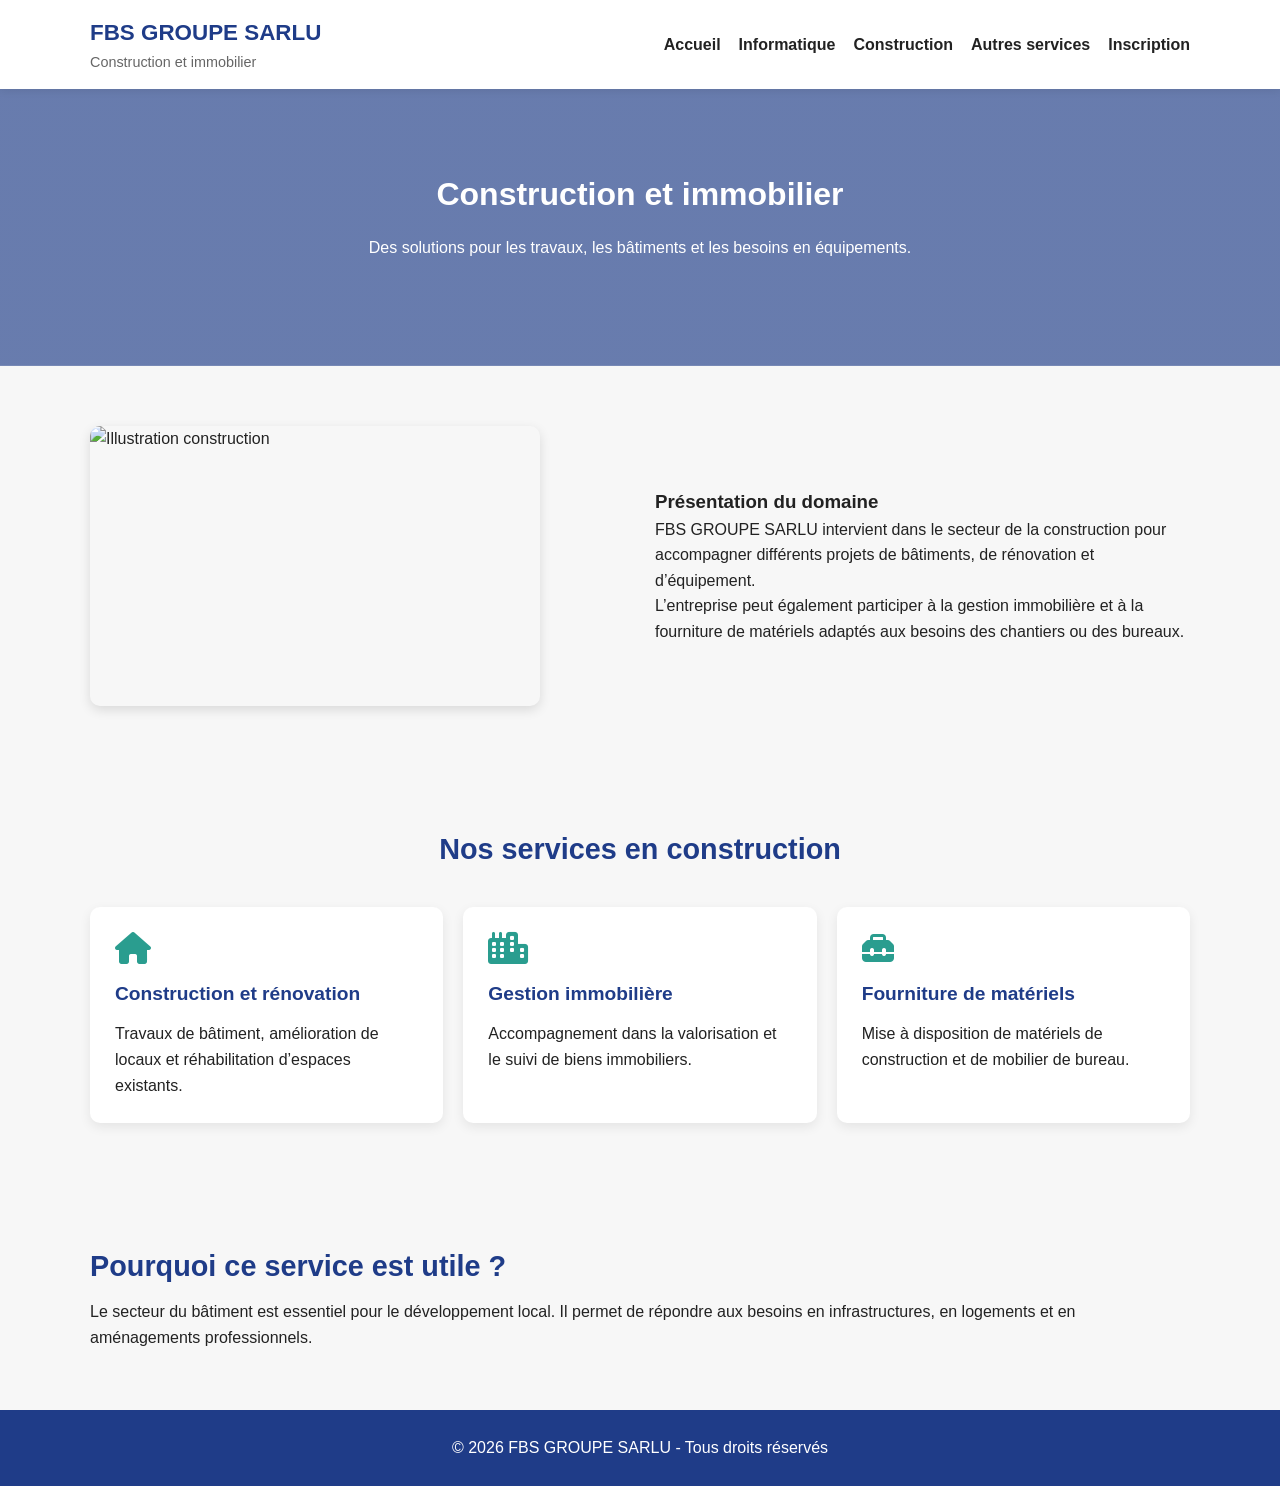
==== construction.html @ 75ea6376 "Add files via upload" ====
<!DOCTYPE html>
<html lang="fr">
<head>
  <meta charset="UTF-8">
  <meta name="viewport" content="width=device-width, initial-scale=1.0">
  <title>FBS GROUPE SARLU - Construction et immobilier</title>

  <!-- Feuille de style -->
  <link rel="stylesheet" href="style.css">

  <!-- Icônes -->
  <link rel="stylesheet" href="https://cdnjs.cloudflare.com/ajax/libs/font-awesome/6.4.0/css/all.min.css">
</head>
<body>

  <!-- En-tête -->
  <header>
    <div class="conteneur contenu-entete">
      <div class="logo">
        <h1>FBS GROUPE SARLU</h1>
        <p>Construction et immobilier</p>
      </div>

      <!-- Bouton menu -->
      <button class="bouton-menu" id="boutonMenu" aria-label="Ouvrir le menu">
        <i class="fas fa-bars"></i>
      </button>

      <!-- Navigation -->
      <nav>
        <ul id="menu">
          <li><a href="index.html">Accueil</a></li>
          <li><a href="informatique.html">Informatique</a></li>
          <li><a href="construction.html">Construction</a></li>
          <li><a href="services.html">Autres services</a></li>
          <li><a href="inscription.html">Inscription</a></li>
        </ul>
      </nav>
    </div>
  </header>

  <!-- Bannière -->
  <section class="banniere-page construction">
    <div class="conteneur">
      <h2>Construction et immobilier</h2>
      <p>Des solutions pour les travaux, les bâtiments et les besoins en équipements.</p>
    </div>
  </section>

  <!-- Présentation -->
  <section>
    <div class="conteneur">
      <div class="image-texte">
        <img src="IMAGES/photo_ construction.jpg" alt="Illustration construction" title="Chantier en construction">
        <div>
          <h3>Présentation du domaine</h3>
          <p>
            FBS GROUPE SARLU intervient dans le secteur de la construction pour accompagner
            différents projets de bâtiments, de rénovation et d’équipement.
          </p>
          <p>
            L’entreprise peut également participer à la gestion immobilière et à la fourniture
            de matériels adaptés aux besoins des chantiers ou des bureaux.
          </p>
        </div>
      </div>
    </div>
  </section>

  <!-- Services -->
  <section>
    <div class="conteneur">
      <div class="titre-section">
        <h2>Nos services en construction</h2>
      </div>

      <div class="grille-3">

        <div class="carte">
          <i class="fas fa-house"></i>
          <h3>Construction et rénovation</h3>
          <p>Travaux de bâtiment, amélioration de locaux et réhabilitation d’espaces existants.</p>
        </div>

        <div class="carte">
          <i class="fas fa-city"></i>
          <h3>Gestion immobilière</h3>
          <p>Accompagnement dans la valorisation et le suivi de biens immobiliers.</p>
        </div>

        <div class="carte">
          <i class="fas fa-toolbox"></i>
          <h3>Fourniture de matériels</h3>
          <p>Mise à disposition de matériels de construction et de mobilier de bureau.</p>
        </div>

      </div>
    </div>
  </section>

  <!-- Utilité -->
  <section>
    <div class="conteneur">
      <h2 class="titre-simple">Pourquoi ce service est utile ?</h2>
      <p>
        Le secteur du bâtiment est essentiel pour le développement local. Il permet de répondre
        aux besoins en infrastructures, en logements et en aménagements professionnels.
      </p>
    </div>
  </section>

  <!-- Pied de page -->
  <footer>
    <p>&copy; 2026 FBS GROUPE SARLU - Tous droits réservés</p>
  </footer>

  <!-- Script -->
  <script src="script.js"></script>
</body>
</html>
---- style.css ----
/* COULEURS DU SITE */
:root {
  --bleu: #1f3c88;
  --vert: #2a9d8f;
  --rouge: #e63946;
  --blanc: #ffffff;
  --gris-clair: #f7f7f7;
  --gris: #666;
  --noir: #222;
}

/* RÉGLAGES GÉNÉRAUX */
* {
  margin: 0;
  padding: 0;
  box-sizing: border-box;
}

body {
  font-family: Arial, sans-serif;
  background-color: var(--gris-clair);
  color: var(--noir);
  line-height: 1.6;
}

/* Conteneur principal */
.conteneur {
  width: 90%;
  max-width: 1100px;
  margin: auto;
}

/* EN-TÊTE */
header {
  background-color: var(--blanc);
  box-shadow: 0 2px 8px rgba(0, 0, 0, 0.08);
  position: sticky;
  top: 0;
  z-index: 1000;
}

.contenu-entete {
  display: flex;
  justify-content: space-between;
  align-items: center;
  padding: 15px 0;
  position: relative;
}

.logo h1 {
  color: var(--bleu);
  font-size: 1.4rem;
}

.logo p {
  color: var(--gris);
  font-size: 0.9rem;
}

/* MENU DE NAVIGATION */
nav ul {
  list-style: none;
  display: flex;
  gap: 18px;
}

nav a {
  text-decoration: none;
  color: var(--noir);
  font-weight: bold;
}

nav a:hover {
  color: var(--vert);
}

/* Bouton menu mobile */
.bouton-menu {
  display: none;
  background: none;
  border: none;
  font-size: 1.4rem;
  color: var(--bleu);
  cursor: pointer;
}

/* BANNIÈRES */
.banniere,
.banniere-page {
  color: white;
  text-align: center;
  padding: 80px 20px;
  background-size: cover;
  background-position: center;
}

/* Image de fond de chaque page */
.accueil {
  background: linear-gradient(rgba(31, 61, 136, 0.664), rgba(31, 61, 136, 0.664)), 
    url("IMAGES/fond_cyber.jpeg");
    background-size: contain;
    background-position: center;
}

.informatique {
  background: linear-gradient(rgba(31, 60, 136, 0.85), rgba(31, 60, 136, 0.85)), 
    url("IMAGES/formation_informatique.jpeg");
  background-size: cover;
  background-position: center;
}

.construction {
  background: linear-gradient(rgba(31, 61, 136, 0.664), rgba(31, 61, 136, 0.664)), 
    url("IMAGES/fond_construction.jpg");
    background-size: cover;
    background-position: center;
}

.services {
  background: linear-gradient(rgba(31, 60, 136, 0.85), rgba(31, 60, 136, 0.85)), 
    url("IMAGES/font_service.jpg");
    background-size: cover;
    background-position: center;
}

.inscription-page {
  background: linear-gradient(rgba(249, 249, 250, 0), rgba(106, 119, 153, 0.85)),
    url("IMAGES/inscripyion.jpg");
}

.banniere h2,
.banniere-page h2 {
  font-size: 2rem;
  margin-bottom: 15px;
}

.banniere p,
.banniere-page p {
  max-width: 700px;
  margin: 0 auto 25px;
}

/* BOUTONS */
.bouton {
  display: inline-block;
  background-color: var(--rouge);
  color: white;
  text-decoration: none;
  padding: 12px 22px;
  border-radius: 6px;
  font-weight: bold;
}

.petit-bouton {
  margin-top: 15px;
  padding: 10px 16px;
}

/* SECTIONS */
section {
  padding: 60px 0;
}

.titre-section {
  text-align: center;
  margin-bottom: 35px;
}

.titre-section h2,
.titre-simple {
  color: var(--bleu);
  font-size: 1.8rem;
  margin-bottom: 10px;
}

.titre-section p {
  color: var(--gris);
}

/* CARTES / SERVICES */
.grille-3 {
  display: grid;
  grid-template-columns: repeat(3, 1fr);
  gap: 20px;
}

.carte {
  background-color: var(--blanc);
  padding: 25px;
  border-radius: 10px;
  box-shadow: 0 4px 12px rgba(0, 0, 0, 0.08);
}

.carte i {
  font-size: 2rem;
  color: var(--vert);
  margin-bottom: 15px;
}

.carte h3 {
  color: var(--bleu);
  margin-bottom: 12px;
  font-size: 1.2rem;
}

/* BLOCS DES INFORMATIONS LIEES AUX IMAGES ET TEXTES */
.contenu-direction,
.image-texte,
.boite-contact {
  display: grid;
  grid-template-columns: 1fr 1fr;
  gap: 30px;
  align-items: center;
}

.direction img,
.image-texte img {
  width: 100%;
  border-radius: 10px;
  object-fit: cover;
  box-shadow: 0 4px 12px rgba(0, 0, 0, 0.12);
}

/* Image un peu plus petite */
.image-texte img {
  max-width: 450px;
  height: 280px;
  object-position: center top;
}

.texte-direction {
  background-color: white;
  padding: 25px;
  border-radius: 10px;
  box-shadow: 0 4px 12px rgba(0, 0, 0, 0.08);
}

/* ÉQUIPE */
.equipe {
  background-color: #f3f3f3;
  padding: 70px 0;
}

.grille-equipe {
  display: grid;
  grid-template-columns: repeat(4, 1fr);
  gap: 8px;
}

.membre {
  background-color: white;
  text-align: center;
  overflow: hidden;
}

.membre img {
  width: 100%;
  height: 300px;
  object-fit: cover;
}

.infos-membre {
  background-color: #efefef;
  padding: 20px;
}

.membre h3 {
  font-weight: bold;
}

.membre .poste {
  color: #2f5aa8;
}

.membre a {
  color: #2f5aa8;
  decoration : none;
  background-position: center;
}

/*FORMULAIRE */
form {
  background-color: white;
  padding: 25px;
  border-radius: 10px;
  box-shadow: 0 4px 12px rgba(0, 0, 0, 0.08);
}

label {
  display: block;
  margin-bottom: 6px;
  font-weight: bold;
  color: var(--bleu);
}

input,
select,
textarea {
  width: 100%;
  padding: 12px;
  margin-bottom: 15px;
  border: 1px solid #ccc;
  border-radius: 6px;
}

button {
  background-color: var(--bleu);
  color: white;
  border: none;
  padding: 12px 18px;
  border-radius: 6px;
  cursor: pointer;
}

form button {
  width: 100%;
}

/* PIED DE PAGE */
footer {
  background-color: var(--bleu);
  color: white;
  text-align: center;
  padding: 25px;
}

/* VERSION TABLETTE */
@media (max-width: 900px) {
  .grille-3,
  .image-texte,
  .contenu-direction,
  .boite-contact,
  .grille-equipe {
    grid-template-columns: 1fr;
  }
}

/* VERSION MOBILE */
@media screen and (max-width: 1200px) {
  .bouton-menu {
    display: block;
  }

  nav ul {
    display: none;
    flex-direction: column;
    background-color: white;
    position: absolute;
    top: 70px;
    right: 5%;
    width: 220px;
    padding: 20px;
    border-radius: 10px;
    box-shadow: 0 4px 12px rgba(0, 0, 0, 0.1);
  }

  nav ul.show {
    display: flex;
  }

  .banniere h2,
  .banniere-page h2 {
    font-size: 1.6rem;
  }
}

.formations-info {
  padding: 60px 0;
  background: #f7f7f7;
}

.titre-categorie {
  color: #1f3c88;
  margin: 40px 0 20px;
  font-size: 1.5rem;
}

.grille-formations {
  display: grid;
  grid-template-columns: repeat(3, 1fr);
  gap: 20px;
}

.formation {
  background: white;
  padding: 20px;
  border-radius: 10px;
  box-shadow: 0 4px 10px rgba(0, 0, 0, 0.08);
}

.formation h4 {
  color: #1f3c88;
  margin-bottom: 12px;
  font-size: 1.15rem;
}

.formation p {
  margin-bottom: 8px;
  color: #222;
}

.infos-inscription {
  background: white;
  margin-top: 40px;
  padding: 25px;
  border-left: 5px solid #1f3c88;
  border-radius: 10px;
  box-shadow: 0 4px 10px rgba(0, 0, 0, 0.08);
}

.infos-inscription h3 {
  color: #1f3c88;
  margin-bottom: 15px;
}

@media (max-width: 900px) {
  .grille-formations {
    grid-template-columns: 1fr 1fr;
  }
}

@media (max-width: 768px) {
  .grille-formations {
    grid-template-columns: 1fr;
  }
}
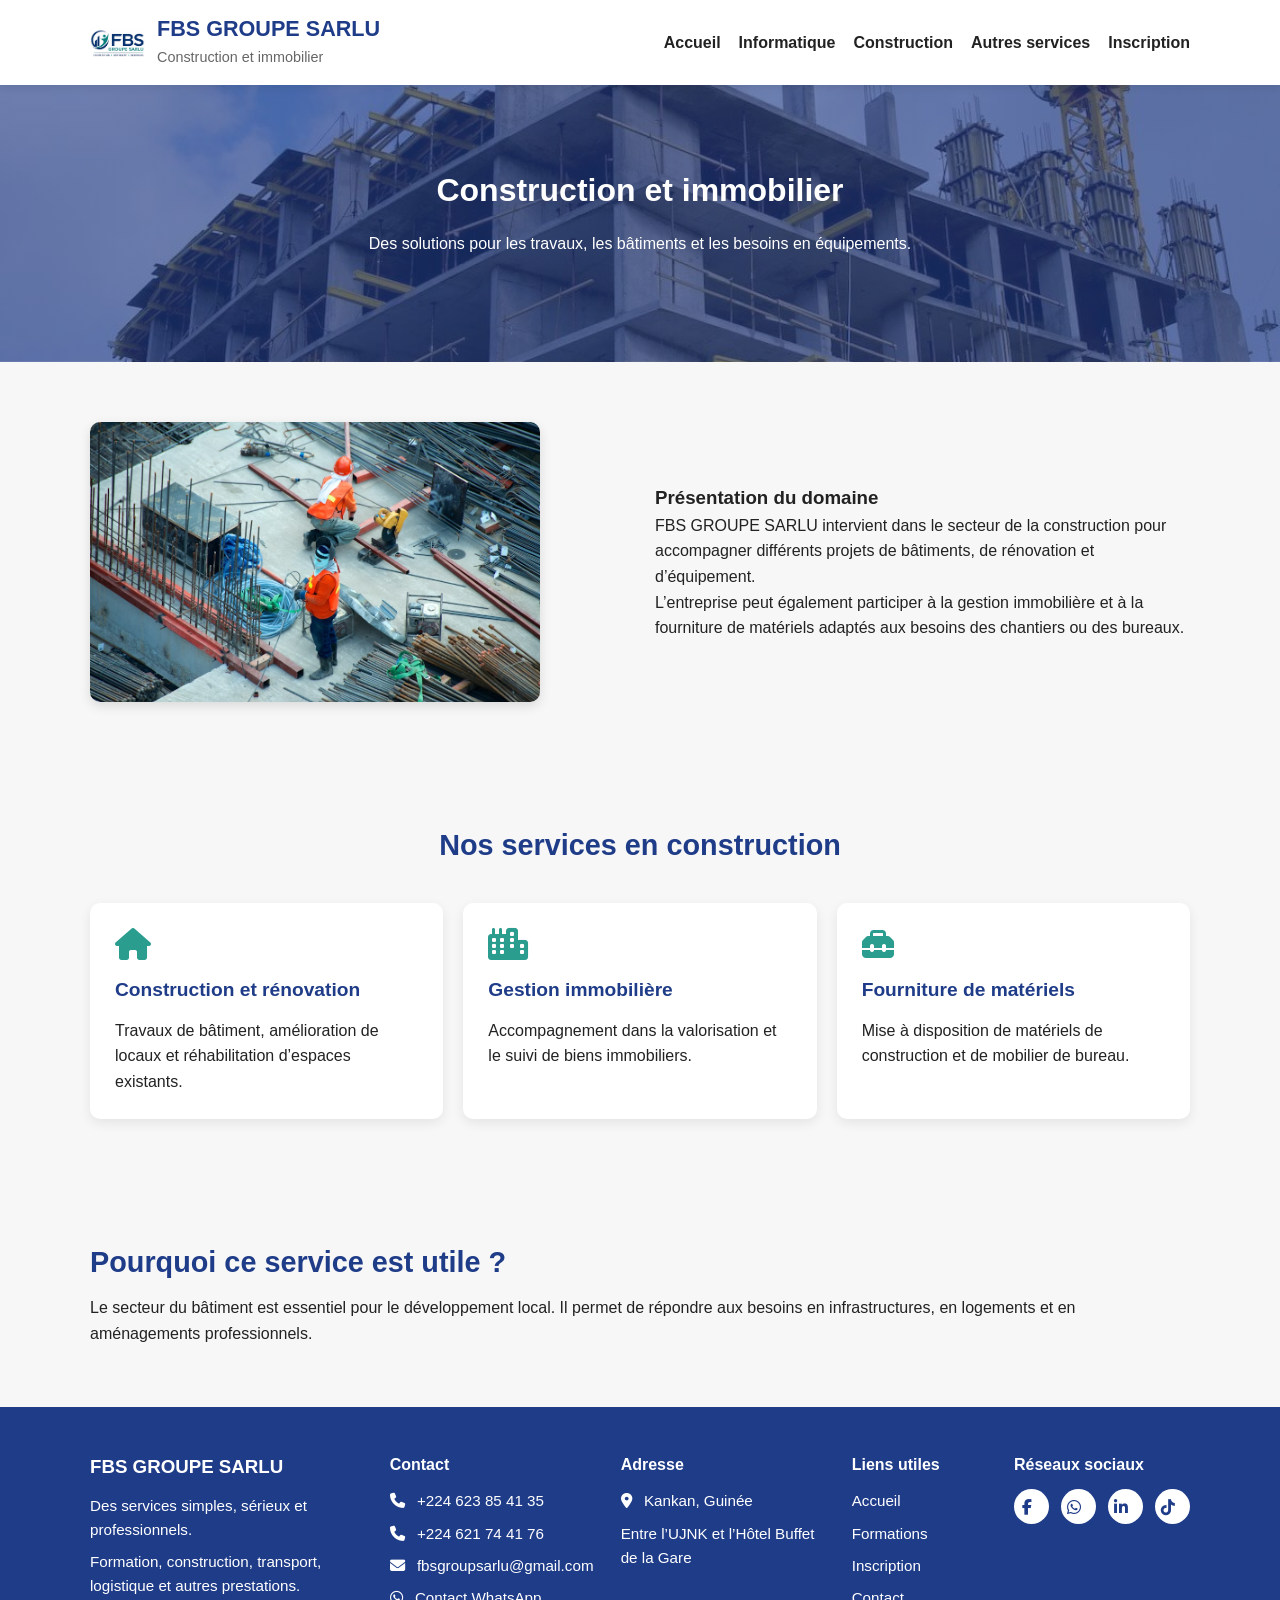
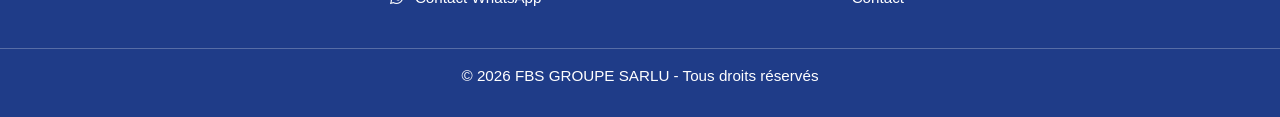
==== commit 9af6b94f: "Add files via upload" ====
--- a/construction.html
+++ b/construction.html
@@ -5,28 +5,28 @@
   <meta name="viewport" content="width=device-width, initial-scale=1.0">
   <title>FBS GROUPE SARLU - Construction et immobilier</title>
 
-  <!-- Feuille de style -->
   <link rel="stylesheet" href="style.css">
-
-  <!-- Icônes -->
   <link rel="stylesheet" href="https://cdnjs.cloudflare.com/ajax/libs/font-awesome/6.4.0/css/all.min.css">
 </head>
+
 <body>
 
   <!-- En-tête -->
   <header>
     <div class="conteneur contenu-entete">
+
       <div class="logo">
-        <h1>FBS GROUPE SARLU</h1>
-        <p>Construction et immobilier</p>
+        <img src="IMAGES/Logo.png" alt="Logo FBS GROUPE SARLU">
+        <div class="texte-logo">
+          <h1>FBS GROUPE SARLU</h1>
+          <p>Construction et immobilier</p>
+        </div>
       </div>
 
-      <!-- Bouton menu -->
       <button class="bouton-menu" id="boutonMenu" aria-label="Ouvrir le menu">
         <i class="fas fa-bars"></i>
       </button>
 
-      <!-- Navigation -->
       <nav>
         <ul id="menu">
           <li><a href="index.html">Accueil</a></li>
@@ -36,6 +36,7 @@
           <li><a href="inscription.html">Inscription</a></li>
         </ul>
       </nav>
+
     </div>
   </header>
 
@@ -52,6 +53,7 @@
     <div class="conteneur">
       <div class="image-texte">
         <img src="IMAGES/photo_ construction.jpg" alt="Illustration construction" title="Chantier en construction">
+
         <div>
           <h3>Présentation du domaine</h3>
           <p>
@@ -109,12 +111,71 @@
     </div>
   </section>
 
-  <!-- Pied de page -->
-  <footer>
+<!-- Pied de page -->
+<footer class="footer">
+  <div class="conteneur footer-contenu">
+
+    <div class="footer-bloc">
+      <h3>FBS GROUPE SARLU</h3>
+      <p>Des services simples, sérieux et professionnels.</p>
+      <p>Formation, construction, transport, logistique et autres prestations.</p>
+    </div>
+
+    <div class="footer-bloc">
+      <h4>Contact</h4>
+
+      <p>
+        <i class="fas fa-phone"></i>
+        <a href="tel:+224623854135">+224 623 85 41 35</a>
+      </p>
+
+      <p>
+        <i class="fas fa-phone"></i>
+        <a href="tel:+224621744176">+224 621 74 41 76</a>
+      </p>
+
+      <p>
+        <i class="fas fa-envelope"></i>
+        <a href="mailto:fbsgroupsarlu@gmail.com">fbsgroupsarlu@gmail.com</a>
+      </p>
+
+      <p>
+        <i class="fab fa-whatsapp"></i>
+        <a href="https://wa.me/224623854135" target="_blank">Contact WhatsApp</a>
+      </p>
+    </div>
+
+    <div class="footer-bloc">
+      <h4>Adresse</h4>
+      <p><i class="fas fa-map-marker-alt"></i> Kankan, Guinée</p>
+      <p>Entre l’UJNK et l’Hôtel Buffet de la Gare</p>
+    </div>
+
+    <div class="footer-bloc">
+      <h4>Liens utiles</h4>
+      <p><a href="index.html">Accueil</a></p>
+      <p><a href="informatique.html">Formations</a></p>
+      <p><a href="inscription.html">Inscription</a></p>
+      <p><a href="services.html#contact">Contact</a></p>
+    </div>
+
+    <div class="footer-bloc">
+      <h4>Réseaux sociaux</h4>
+      <div class="reseaux">
+        <a href="https://www.facebook.com/share/1CaRw7N6yn/?mibextid=wwXIfr" target="_blank" aria-label="Facebook"><i class="fab fa-facebook-f"></i></a>
+        <a href="https://wa.me/224623854135" target="_blank" aria-label="WhatsApp"><i class="fab fa-whatsapp"></i></a>
+        <a href="#" aria-label="LinkedIn"><i class="fab fa-linkedin-in"></i></a>
+        <a href="#" aria-label="TikTok"><i class="fab fa-tiktok"></i></a>
+      </div>
+    </div>
+
+  </div>
+
+  <div class="footer-bas">
     <p>&copy; 2026 FBS GROUPE SARLU - Tous droits réservés</p>
-  </footer>
+  </div>
+</footer>
 
-  <!-- Script -->
   <script src="script.js"></script>
 </body>
 </html>
--- a/style.css
+++ b/style.css
@@ -23,7 +23,6 @@
   line-height: 1.6;
 }
 
-/* Conteneur principal */
 .conteneur {
   width: 90%;
   max-width: 1100px;
@@ -45,23 +44,48 @@
   align-items: center;
   padding: 15px 0;
   position: relative;
+  gap: 35px;
+}
+
+/* LOGO */
+.logo {
+  display: flex;
+  align-items: center;
+  gap: 12px;
+  flex-shrink: 0;
+}
+
+.logo img {
+  width: 55px;
+  height: 55px;
+  object-fit: contain;
+}
+
+.texte-logo {
+  display: flex;
+  flex-direction: column;
 }
 
 .logo h1 {
   color: var(--bleu);
-  font-size: 1.4rem;
+  font-size: 1.35rem;
+  line-height: 1.2;
+  margin: 0;
+  white-space: nowrap;
 }
 
 .logo p {
   color: var(--gris);
   font-size: 0.9rem;
-}
-
-/* MENU DE NAVIGATION */
+  margin-top: 4px;
+}
+
+/* MENU */
 nav ul {
   list-style: none;
   display: flex;
   gap: 18px;
+  align-items: center;
 }
 
 nav a {
@@ -74,12 +98,12 @@
   color: var(--vert);
 }
 
-/* Bouton menu mobile */
+/* BOUTON MENU MOBILE */
 .bouton-menu {
   display: none;
   background: none;
   border: none;
-  font-size: 1.4rem;
+  font-size: 1.5rem;
   color: var(--bleu);
   cursor: pointer;
 }
@@ -94,38 +118,44 @@
   background-position: center;
 }
 
-/* Image de fond de chaque page */
 .accueil {
-  background: linear-gradient(rgba(31, 61, 136, 0.664), rgba(31, 61, 136, 0.664)), 
+  background:
+    linear-gradient(rgba(31, 61, 136, 0.66), rgba(31, 61, 136, 0.66)),
     url("IMAGES/fond_cyber.jpeg");
-    background-size: contain;
-    background-position: center;
+  background-size: cover;
+  background-position: center;
 }
 
 .informatique {
-  background: linear-gradient(rgba(31, 60, 136, 0.85), rgba(31, 60, 136, 0.85)), 
+  background:
+    linear-gradient(rgba(31, 60, 136, 0.85), rgba(31, 60, 136, 0.85)),
     url("IMAGES/formation_informatique.jpeg");
   background-size: cover;
   background-position: center;
 }
 
 .construction {
-  background: linear-gradient(rgba(31, 61, 136, 0.664), rgba(31, 61, 136, 0.664)), 
+  background:
+    linear-gradient(rgba(31, 61, 136, 0.66), rgba(31, 61, 136, 0.66)),
     url("IMAGES/fond_construction.jpg");
-    background-size: cover;
-    background-position: center;
+  background-size: cover;
+  background-position: center;
 }
 
 .services {
-  background: linear-gradient(rgba(31, 60, 136, 0.85), rgba(31, 60, 136, 0.85)), 
+  background:
+    linear-gradient(rgba(31, 60, 136, 0.85), rgba(31, 60, 136, 0.85)),
     url("IMAGES/font_service.jpg");
-    background-size: cover;
-    background-position: center;
+  background-size: cover;
+  background-position: center;
 }
 
 .inscription-page {
-  background: linear-gradient(rgba(249, 249, 250, 0), rgba(106, 119, 153, 0.85)),
-    url("IMAGES/inscripyion.jpg");
+  background:
+    linear-gradient(rgba(31, 60, 136, 0.75), rgba(31, 60, 136, 0.75)),
+    url("IMAGES/inscription.jpg");
+  background-size: cover;
+  background-position: center;
 }
 
 .banniere h2,
@@ -151,6 +181,10 @@
   font-weight: bold;
 }
 
+.bouton:hover {
+  opacity: 0.9;
+}
+
 .petit-bouton {
   margin-top: 15px;
   padding: 10px 16px;
@@ -203,7 +237,7 @@
   font-size: 1.2rem;
 }
 
-/* BLOCS DES INFORMATIONS LIEES AUX IMAGES ET TEXTES */
+/* BLOCS IMAGE + TEXTE */
 .contenu-direction,
 .image-texte,
 .boite-contact {
@@ -221,7 +255,6 @@
   box-shadow: 0 4px 12px rgba(0, 0, 0, 0.12);
 }
 
-/* Image un peu plus petite */
 .image-texte img {
   max-width: 450px;
   height: 280px;
@@ -268,17 +301,16 @@
   font-weight: bold;
 }
 
-.membre .poste {
-  color: #2f5aa8;
-}
-
+.membre .poste,
 .membre a {
   color: #2f5aa8;
-  decoration : none;
-  background-position: center;
-}
-
-/*FORMULAIRE */
+}
+
+.membre a {
+  text-decoration: none;
+}
+
+/* FORMULAIRE */
 form {
   background-color: white;
   padding: 25px;
@@ -316,15 +348,152 @@
   width: 100%;
 }
 
+/* FORMATIONS */
+.formations-info {
+  padding: 60px 0;
+  background: var(--gris-clair);
+}
+
+.titre-categorie {
+  color: var(--bleu);
+  margin: 40px 0 20px;
+  font-size: 1.5rem;
+}
+
+.grille-formations {
+  display: grid;
+  grid-template-columns: repeat(3, 1fr);
+  gap: 20px;
+}
+
+.formation {
+  background: white;
+  padding: 20px;
+  border-radius: 10px;
+  box-shadow: 0 4px 10px rgba(0, 0, 0, 0.08);
+}
+
+.formation h4 {
+  color: var(--bleu);
+  margin-bottom: 12px;
+  font-size: 1.15rem;
+}
+
+.formation p {
+  margin-bottom: 8px;
+  color: var(--noir);
+}
+
+.infos-inscription {
+  background: white;
+  margin-top: 40px;
+  padding: 25px;
+  border-left: 5px solid var(--bleu);
+  border-radius: 10px;
+  box-shadow: 0 4px 10px rgba(0, 0, 0, 0.08);
+}
+
+.infos-inscription h3 {
+  color: var(--bleu);
+  margin-bottom: 15px;
+}
+
+/* BLOC PDF */
+.bloc-pdf {
+  background-color: #ffffff;
+}
+
+.carte-pdf {
+  display: flex;
+  align-items: center;
+  gap: 25px;
+  background: var(--blanc);
+  padding: 30px;
+  border-radius: 12px;
+  box-shadow: 0 4px 12px rgba(0, 0, 0, 0.08);
+  border-left: 6px solid var(--rouge);
+}
+
+.carte-pdf i {
+  font-size: 3rem;
+  color: var(--rouge);
+}
+
+.carte-pdf h3 {
+  color: var(--bleu);
+  margin-bottom: 10px;
+}
+
+.carte-pdf p {
+  margin-bottom: 18px;
+}
+
 /* PIED DE PAGE */
-footer {
-  background-color: var(--bleu);
+.footer {
+  background: var(--bleu);
   color: white;
+  padding: 45px 0 20px;
+}
+
+.footer-contenu {
+  display: grid;
+  grid-template-columns: 2fr 1.5fr 1.5fr 1fr 1fr;
+  gap: 25px;
+}
+
+.footer h3,
+.footer h4 {
+  margin-bottom: 12px;
+}
+
+.footer p {
+  margin-bottom: 8px;
+  font-size: 0.95rem;
+}
+
+.footer a {
+  color: white;
+  text-decoration: none;
+}
+
+.footer a:hover {
+  color: var(--vert);
+}
+
+.footer i {
+  margin-right: 8px;
+}
+
+.reseaux {
+  display: flex;
+  gap: 12px;
+}
+
+.reseaux a {
+  background: white;
+  color: var(--bleu);
+  width: 35px;
+  height: 35px;
+  border-radius: 50%;
+  display: flex;
+  align-items: center;
+  justify-content: center;
+  font-size: 1rem;
+}
+
+.reseaux a:hover {
+  background: var(--vert);
+  color: white;
+}
+
+.footer-bas {
   text-align: center;
-  padding: 25px;
-}
-
-/* VERSION TABLETTE */
+  margin-top: 30px;
+  padding-top: 15px;
+  border-top: 1px solid rgba(255, 255, 255, 0.25);
+}
+
+/* TABLETTE */
 @media (max-width: 900px) {
   .grille-3,
   .image-texte,
@@ -333,10 +502,18 @@
   .grille-equipe {
     grid-template-columns: 1fr;
   }
-}
-
-/* VERSION MOBILE */
-@media screen and (max-width: 1200px) {
+
+  .grille-formations {
+    grid-template-columns: 1fr 1fr;
+  }
+
+  .footer-contenu {
+    grid-template-columns: 1fr 1fr;
+  }
+}
+
+/* MOBILE */
+@media (max-width: 768px) {
   .bouton-menu {
     display: block;
   }
@@ -346,12 +523,12 @@
     flex-direction: column;
     background-color: white;
     position: absolute;
-    top: 70px;
-    right: 5%;
-    width: 220px;
+    top: 75px;
+    right: 0;
+    width: 230px;
     padding: 20px;
     border-radius: 10px;
-    box-shadow: 0 4px 12px rgba(0, 0, 0, 0.1);
+    box-shadow: 0 4px 12px rgba(0, 0, 0, 0.12);
   }
 
   nav ul.show {
@@ -362,65 +539,36 @@
   .banniere-page h2 {
     font-size: 1.6rem;
   }
-}
-
-.formations-info {
-  padding: 60px 0;
-  background: #f7f7f7;
-}
-
-.titre-categorie {
-  color: #1f3c88;
-  margin: 40px 0 20px;
-  font-size: 1.5rem;
-}
-
-.grille-formations {
-  display: grid;
-  grid-template-columns: repeat(3, 1fr);
-  gap: 20px;
-}
-
-.formation {
-  background: white;
-  padding: 20px;
-  border-radius: 10px;
-  box-shadow: 0 4px 10px rgba(0, 0, 0, 0.08);
-}
-
-.formation h4 {
-  color: #1f3c88;
-  margin-bottom: 12px;
-  font-size: 1.15rem;
-}
-
-.formation p {
-  margin-bottom: 8px;
-  color: #222;
-}
-
-.infos-inscription {
-  background: white;
-  margin-top: 40px;
-  padding: 25px;
-  border-left: 5px solid #1f3c88;
-  border-radius: 10px;
-  box-shadow: 0 4px 10px rgba(0, 0, 0, 0.08);
-}
-
-.infos-inscription h3 {
-  color: #1f3c88;
-  margin-bottom: 15px;
-}
-
-@media (max-width: 900px) {
-  .grille-formations {
-    grid-template-columns: 1fr 1fr;
-  }
-}
-
-@media (max-width: 768px) {
+
   .grille-formations {
     grid-template-columns: 1fr;
   }
-}+
+  .footer-contenu {
+    grid-template-columns: 1fr;
+    text-align: center;
+  }
+
+  .reseaux {
+    justify-content: center;
+  }
+
+  .carte-pdf {
+    flex-direction: column;
+    text-align: center;
+  }
+
+  .logo img {
+    width: 70px;
+    height: 70px;
+  }
+
+  .logo h1 {
+    font-size: 1.05rem;
+  }
+
+  .logo p {
+    font-size: 0.8rem;
+  }
+}
+
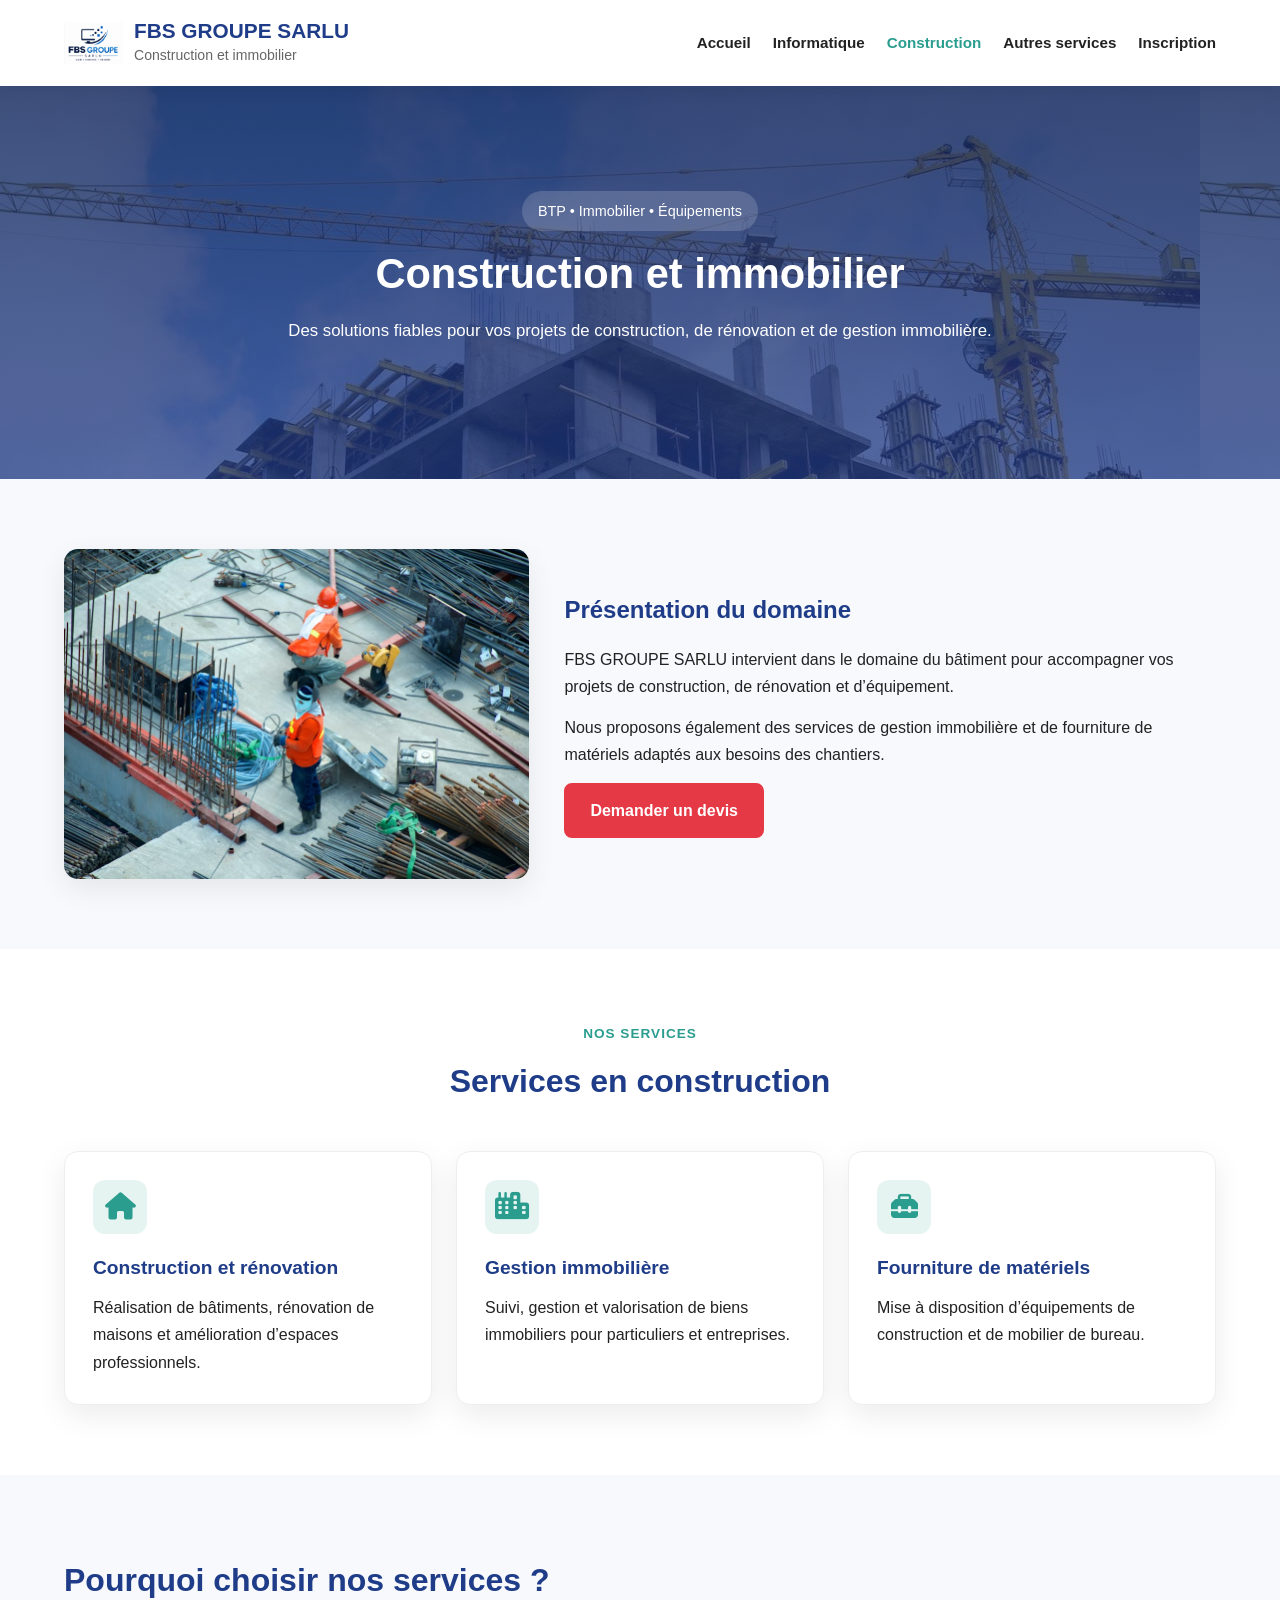
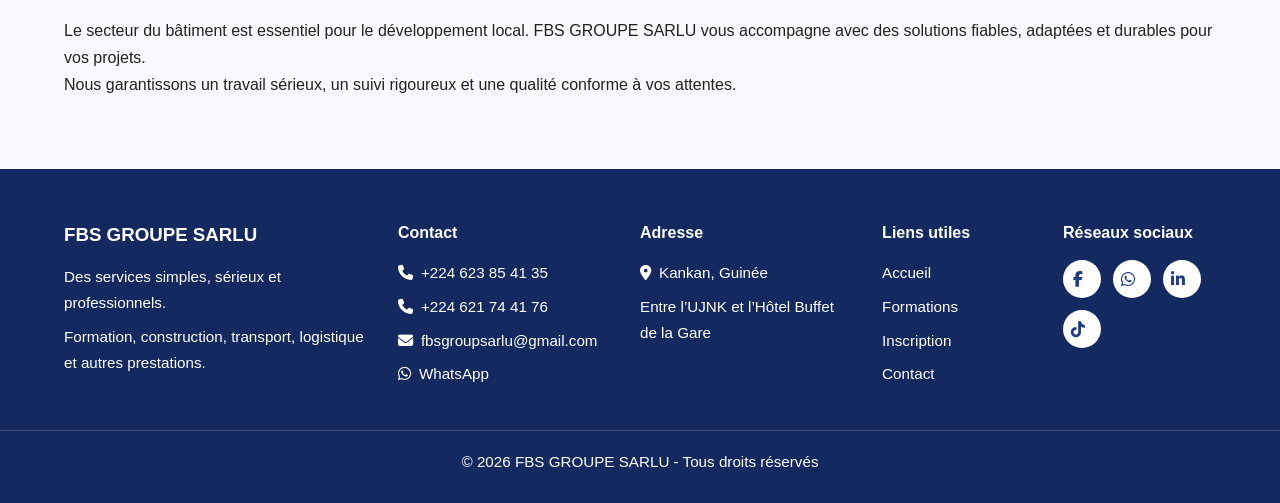
==== commit b089da77: "Add files via upload" ====
--- a/construction.html
+++ b/construction.html
@@ -3,7 +3,9 @@
 <head>
   <meta charset="UTF-8">
   <meta name="viewport" content="width=device-width, initial-scale=1.0">
+
   <title>FBS GROUPE SARLU - Construction et immobilier</title>
+  <meta name="description" content="FBS GROUPE SARLU propose des services de construction, rénovation, gestion immobilière et fourniture de matériels à Kankan en Guinée.">
 
   <link rel="stylesheet" href="style.css">
   <link rel="stylesheet" href="https://cdnjs.cloudflare.com/ajax/libs/font-awesome/6.4.0/css/all.min.css">
@@ -11,171 +13,195 @@
 
 <body>
 
-  <!-- En-tête -->
-  <header>
-    <div class="conteneur contenu-entete">
-
-      <div class="logo">
-        <img src="IMAGES/Logo.png" alt="Logo FBS GROUPE SARLU">
-        <div class="texte-logo">
-          <h1>FBS GROUPE SARLU</h1>
-          <p>Construction et immobilier</p>
-        </div>
-      </div>
-
-      <button class="bouton-menu" id="boutonMenu" aria-label="Ouvrir le menu">
-        <i class="fas fa-bars"></i>
-      </button>
-
-      <nav>
-        <ul id="menu">
-          <li><a href="index.html">Accueil</a></li>
-          <li><a href="informatique.html">Informatique</a></li>
-          <li><a href="construction.html">Construction</a></li>
-          <li><a href="services.html">Autres services</a></li>
-          <li><a href="inscription.html">Inscription</a></li>
-        </ul>
-      </nav>
-
-    </div>
-  </header>
-
-  <!-- Bannière -->
+<header class="entete">
+  <div class="conteneur contenu-entete">
+
+    <a href="index.html" class="logo">
+      <img src="IMAGES/Logo.png" alt="Logo FBS GROUPE SARLU">
+      <div class="texte-logo">
+        <h1>FBS GROUPE SARLU</h1>
+        <p>Construction et immobilier</p>
+      </div>
+    </a>
+
+    <button class="bouton-menu" id="boutonMenu">
+      <i class="fas fa-bars"></i>
+    </button>
+
+    <nav class="navigation">
+      <ul id="menu">
+        <li><a href="index.html">Accueil</a></li>
+        <li><a href="informatique.html">Informatique</a></li>
+        <li><a class="actif" href="construction.html">Construction</a></li>
+        <li><a href="services.html">Autres services</a></li>
+        <li><a href="inscription.html">Inscription</a></li>
+      </ul>
+    </nav>
+
+  </div>
+</header>
+
+<main>
+
+  <!-- BANNIÈRE -->
   <section class="banniere-page construction">
     <div class="conteneur">
+      <span class="badge">BTP • Immobilier • Équipements</span>
       <h2>Construction et immobilier</h2>
-      <p>Des solutions pour les travaux, les bâtiments et les besoins en équipements.</p>
-    </div>
-  </section>
-
-  <!-- Présentation -->
+      <p>
+        Des solutions fiables pour vos projets de construction, de rénovation
+        et de gestion immobilière.
+      </p>
+    </div>
+  </section>
+
+  <!-- PRÉSENTATION -->
   <section>
     <div class="conteneur">
+
       <div class="image-texte">
-        <img src="IMAGES/photo_ construction.jpg" alt="Illustration construction" title="Chantier en construction">
+
+        <img src="IMAGES/photo_construction.jpg" alt="Chantier de construction">
 
         <div>
           <h3>Présentation du domaine</h3>
-          <p>
-            FBS GROUPE SARLU intervient dans le secteur de la construction pour accompagner
-            différents projets de bâtiments, de rénovation et d’équipement.
-          </p>
-          <p>
-            L’entreprise peut également participer à la gestion immobilière et à la fourniture
-            de matériels adaptés aux besoins des chantiers ou des bureaux.
-          </p>
+
+          <p>
+            FBS GROUPE SARLU intervient dans le domaine du bâtiment pour
+            accompagner vos projets de construction, de rénovation et d’équipement.
+          </p>
+
+          <p>
+            Nous proposons également des services de gestion immobilière et de
+            fourniture de matériels adaptés aux besoins des chantiers.
+          </p>
+
+          <a href="inscription.html" class="bouton">
+            Demander un devis
+          </a>
+
         </div>
-      </div>
-    </div>
-  </section>
-
-  <!-- Services -->
-  <section>
-    <div class="conteneur">
+
+      </div>
+
+    </div>
+  </section>
+
+  <!-- SERVICES -->
+  <section class="section-claire">
+    <div class="conteneur">
+
       <div class="titre-section">
-        <h2>Nos services en construction</h2>
+        <span>Nos services</span>
+        <h2>Services en construction</h2>
       </div>
 
       <div class="grille-3">
 
-        <div class="carte">
+        <article class="carte">
           <i class="fas fa-house"></i>
           <h3>Construction et rénovation</h3>
-          <p>Travaux de bâtiment, amélioration de locaux et réhabilitation d’espaces existants.</p>
-        </div>
-
-        <div class="carte">
+          <p>
+            Réalisation de bâtiments, rénovation de maisons et amélioration
+            d’espaces professionnels.
+          </p>
+        </article>
+
+        <article class="carte">
           <i class="fas fa-city"></i>
           <h3>Gestion immobilière</h3>
-          <p>Accompagnement dans la valorisation et le suivi de biens immobiliers.</p>
-        </div>
-
-        <div class="carte">
+          <p>
+            Suivi, gestion et valorisation de biens immobiliers
+            pour particuliers et entreprises.
+          </p>
+        </article>
+
+        <article class="carte">
           <i class="fas fa-toolbox"></i>
           <h3>Fourniture de matériels</h3>
-          <p>Mise à disposition de matériels de construction et de mobilier de bureau.</p>
+          <p>
+            Mise à disposition d’équipements de construction
+            et de mobilier de bureau.
+          </p>
+        </article>
+
+      </div>
+
+    </div>
+  </section>
+
+  <!-- UTILITÉ -->
+  <section>
+    <div class="conteneur">
+
+      <h2 class="titre-simple">Pourquoi choisir nos services ?</h2>
+
+      <p>
+        Le secteur du bâtiment est essentiel pour le développement local.
+        FBS GROUPE SARLU vous accompagne avec des solutions fiables,
+        adaptées et durables pour vos projets.
+      </p>
+
+      <p>
+        Nous garantissons un travail sérieux, un suivi rigoureux et
+        une qualité conforme à vos attentes.
+      </p>
+
+    </div>
+  </section>
+
+</main>
+
+<!-- FOOTER -->
+  <footer class="footer">
+    <div class="conteneur footer-contenu">
+
+      <div class="footer-bloc">
+        <h3>FBS GROUPE SARLU</h3>
+        <p>Des services simples, sérieux et professionnels.</p>
+        <p>Formation, construction, transport, logistique et autres prestations.</p>
+      </div>
+
+      <div class="footer-bloc">
+        <h4>Contact</h4>
+        <p><i class="fas fa-phone"></i><a href="tel:+224623854135">+224 623 85 41 35</a></p>
+        <p><i class="fas fa-phone"></i><a href="tel:+224621744176">+224 621 74 41 76</a></p>
+        <p><i class="fas fa-envelope"></i><a href="mailto:fbsgroupsarlu@gmail.com">fbsgroupsarlu@gmail.com</a></p>
+        <p><i class="fab fa-whatsapp"></i><a href="https://wa.me/224623854135" target="_blank">WhatsApp</a></p>
+      </div>
+
+      <div class="footer-bloc">
+        <h4>Adresse</h4>
+        <p><i class="fas fa-map-marker-alt"></i>Kankan, Guinée</p>
+        <p>Entre l’UJNK et l’Hôtel Buffet de la Gare</p>
+      </div>
+
+      <div class="footer-bloc">
+        <h4>Liens utiles</h4>
+        <p><a href="index.html">Accueil</a></p>
+        <p><a href="informatique.html">Formations</a></p>
+        <p><a href="inscription.html">Inscription</a></p>
+        <p><a href="services.html#contact">Contact</a></p>
+      </div>
+
+      <div class="footer-bloc">
+        <h4>Réseaux sociaux</h4>
+        <div class="reseaux">
+          <a href="https://www.facebook.com/share/1CaRw7N6yn/?mibextid=wwXIfr" target="_blank" aria-label="Facebook"><i class="fab fa-facebook-f"></i></a>
+          <a href="https://wa.me/224623854135" target="_blank" aria-label="WhatsApp"><i class="fab fa-whatsapp"></i></a>
+          <a href="#" aria-label="LinkedIn"><i class="fab fa-linkedin-in"></i></a>
+          <a href="#" aria-label="TikTok"><i class="fab fa-tiktok"></i></a>
         </div>
-
-      </div>
-    </div>
-  </section>
-
-  <!-- Utilité -->
-  <section>
-    <div class="conteneur">
-      <h2 class="titre-simple">Pourquoi ce service est utile ?</h2>
-      <p>
-        Le secteur du bâtiment est essentiel pour le développement local. Il permet de répondre
-        aux besoins en infrastructures, en logements et en aménagements professionnels.
-      </p>
-    </div>
-  </section>
-
-<!-- Pied de page -->
-<footer class="footer">
-  <div class="conteneur footer-contenu">
-
-    <div class="footer-bloc">
-      <h3>FBS GROUPE SARLU</h3>
-      <p>Des services simples, sérieux et professionnels.</p>
-      <p>Formation, construction, transport, logistique et autres prestations.</p>
-    </div>
-
-    <div class="footer-bloc">
-      <h4>Contact</h4>
-
-      <p>
-        <i class="fas fa-phone"></i>
-        <a href="tel:+224623854135">+224 623 85 41 35</a>
-      </p>
-
-      <p>
-        <i class="fas fa-phone"></i>
-        <a href="tel:+224621744176">+224 621 74 41 76</a>
-      </p>
-
-      <p>
-        <i class="fas fa-envelope"></i>
-        <a href="mailto:fbsgroupsarlu@gmail.com">fbsgroupsarlu@gmail.com</a>
-      </p>
-
-      <p>
-        <i class="fab fa-whatsapp"></i>
-        <a href="https://wa.me/224623854135" target="_blank">Contact WhatsApp</a>
-      </p>
-    </div>
-
-    <div class="footer-bloc">
-      <h4>Adresse</h4>
-      <p><i class="fas fa-map-marker-alt"></i> Kankan, Guinée</p>
-      <p>Entre l’UJNK et l’Hôtel Buffet de la Gare</p>
-    </div>
-
-    <div class="footer-bloc">
-      <h4>Liens utiles</h4>
-      <p><a href="index.html">Accueil</a></p>
-      <p><a href="informatique.html">Formations</a></p>
-      <p><a href="inscription.html">Inscription</a></p>
-      <p><a href="services.html#contact">Contact</a></p>
-    </div>
-
-    <div class="footer-bloc">
-      <h4>Réseaux sociaux</h4>
-      <div class="reseaux">
-        <a href="https://www.facebook.com/share/1CaRw7N6yn/?mibextid=wwXIfr" target="_blank" aria-label="Facebook"><i class="fab fa-facebook-f"></i></a>
-        <a href="https://wa.me/224623854135" target="_blank" aria-label="WhatsApp"><i class="fab fa-whatsapp"></i></a>
-        <a href="#" aria-label="LinkedIn"><i class="fab fa-linkedin-in"></i></a>
-        <a href="#" aria-label="TikTok"><i class="fab fa-tiktok"></i></a>
-      </div>
-    </div>
-
-  </div>
-
-  <div class="footer-bas">
-    <p>&copy; 2026 FBS GROUPE SARLU - Tous droits réservés</p>
-  </div>
-</footer>
-
-  <script src="script.js"></script>
+      </div>
+
+    </div>
+
+    <div class="footer-bas">
+      <p>&copy; 2026 FBS GROUPE SARLU - Tous droits réservés</p>
+    </div>
+  </footer>
+
+<script src="script.js"></script>
+
 </body>
 </html>
--- a/style.css
+++ b/style.css
@@ -1,38 +1,53 @@
-/* COULEURS DU SITE */
 :root {
   --bleu: #1f3c88;
+  --bleu-fonce: #13295f;
   --vert: #2a9d8f;
   --rouge: #e63946;
   --blanc: #ffffff;
-  --gris-clair: #f7f7f7;
-  --gris: #666;
-  --noir: #222;
-}
-
-/* RÉGLAGES GÉNÉRAUX */
+  --gris-clair: #f7f9fc;
+  --gris: #666666;
+  --noir: #222222;
+  --ombre: 0 10px 30px rgba(0, 0, 0, 0.08);
+  --arrondi: 14px;
+}
+
 * {
   margin: 0;
   padding: 0;
   box-sizing: border-box;
 }
 
+html {
+  scroll-behavior: smooth;
+}
+
 body {
-  font-family: Arial, sans-serif;
-  background-color: var(--gris-clair);
+  font-family: Arial, Helvetica, sans-serif;
+  background: var(--gris-clair);
   color: var(--noir);
-  line-height: 1.6;
+  line-height: 1.7;
+}
+
+a {
+  text-decoration: none;
+}
+
+img {
+  max-width: 100%;
+  display: block;
 }
 
 .conteneur {
   width: 90%;
-  max-width: 1100px;
+  max-width: 1180px;
   margin: auto;
 }
 
 /* EN-TÊTE */
-header {
-  background-color: var(--blanc);
-  box-shadow: 0 2px 8px rgba(0, 0, 0, 0.08);
+
+.entete {
+  background: var(--blanc);
+  box-shadow: 0 2px 15px rgba(0, 0, 0, 0.08);
   position: sticky;
   top: 0;
   z-index: 1000;
@@ -42,286 +57,462 @@
   display: flex;
   justify-content: space-between;
   align-items: center;
-  padding: 15px 0;
+  gap: 25px;
+  padding: 14px 0;
   position: relative;
-  gap: 35px;
-}
-
-/* LOGO */
+}
+
 .logo {
   display: flex;
   align-items: center;
   gap: 12px;
-  flex-shrink: 0;
+  color: var(--noir);
 }
 
 .logo img {
-  width: 55px;
-  height: 55px;
+  width: 58px;
+  height: 58px;
   object-fit: contain;
 }
 
-.texte-logo {
-  display: flex;
-  flex-direction: column;
-}
-
 .logo h1 {
   color: var(--bleu);
-  font-size: 1.35rem;
+  font-size: 1.3rem;
   line-height: 1.2;
-  margin: 0;
   white-space: nowrap;
 }
 
 .logo p {
   color: var(--gris);
-  font-size: 0.9rem;
-  margin-top: 4px;
-}
-
-/* MENU */
-nav ul {
+  font-size: 0.88rem;
+}
+
+.navigation ul {
   list-style: none;
   display: flex;
-  gap: 18px;
   align-items: center;
-}
-
-nav a {
-  text-decoration: none;
+  gap: 22px;
+}
+
+.navigation a {
   color: var(--noir);
-  font-weight: bold;
-}
-
-nav a:hover {
+  font-weight: 700;
+  font-size: 0.95rem;
+  transition: 0.3s;
+}
+
+.navigation a:hover,
+.navigation a.actif {
   color: var(--vert);
 }
 
-/* BOUTON MENU MOBILE */
 .bouton-menu {
   display: none;
-  background: none;
+  background: var(--bleu);
+  color: var(--blanc);
   border: none;
-  font-size: 1.5rem;
-  color: var(--bleu);
+  width: 42px;
+  height: 42px;
+  border-radius: 8px;
   cursor: pointer;
+  font-size: 1.25rem;
 }
 
 /* BANNIÈRES */
+
 .banniere,
 .banniere-page {
-  color: white;
+  color: var(--blanc);
   text-align: center;
-  padding: 80px 20px;
+  padding: 105px 20px;
   background-size: cover;
   background-position: center;
 }
 
 .accueil {
   background:
-    linear-gradient(rgba(31, 61, 136, 0.66), rgba(31, 61, 136, 0.66)),
+    linear-gradient(rgba(19, 41, 95, 0.82), rgba(31, 60, 136, 0.78)),
     url("IMAGES/fond_cyber.jpeg");
-  background-size: cover;
-  background-position: center;
 }
 
 .informatique {
   background:
-    linear-gradient(rgba(31, 60, 136, 0.85), rgba(31, 60, 136, 0.85)),
+    linear-gradient(rgba(19, 41, 95, 0.85), rgba(31, 60, 136, 0.8)),
     url("IMAGES/formation_informatique.jpeg");
-  background-size: cover;
-  background-position: center;
 }
 
 .construction {
   background:
-    linear-gradient(rgba(31, 61, 136, 0.66), rgba(31, 61, 136, 0.66)),
+    linear-gradient(rgba(19, 41, 95, 0.82), rgba(31, 60, 136, 0.75)),
     url("IMAGES/fond_construction.jpg");
-  background-size: cover;
-  background-position: center;
 }
 
 .services {
   background:
-    linear-gradient(rgba(31, 60, 136, 0.85), rgba(31, 60, 136, 0.85)),
+    linear-gradient(rgba(19, 41, 95, 0.85), rgba(31, 60, 136, 0.8)),
     url("IMAGES/font_service.jpg");
-  background-size: cover;
-  background-position: center;
 }
 
 .inscription-page {
   background:
-    linear-gradient(rgba(31, 60, 136, 0.75), rgba(31, 60, 136, 0.75)),
+    linear-gradient(rgba(19, 41, 95, 0.82), rgba(31, 60, 136, 0.78)),
     url("IMAGES/inscription.jpg");
-  background-size: cover;
-  background-position: center;
+}
+
+.badge {
+  display: inline-block;
+  background: rgba(255, 255, 255, 0.16);
+  color: var(--blanc);
+  padding: 8px 16px;
+  border-radius: 30px;
+  font-size: 0.9rem;
+  margin-bottom: 18px;
 }
 
 .banniere h2,
 .banniere-page h2 {
-  font-size: 2rem;
-  margin-bottom: 15px;
+  font-size: 2.6rem;
+  margin-bottom: 18px;
+  line-height: 1.2;
 }
 
 .banniere p,
 .banniere-page p {
-  max-width: 700px;
-  margin: 0 auto 25px;
+  max-width: 780px;
+  margin: 0 auto 28px;
+  font-size: 1.05rem;
+}
+
+.actions {
+  display: flex;
+  justify-content: center;
+  gap: 15px;
+  flex-wrap: wrap;
 }
 
 /* BOUTONS */
+
 .bouton {
   display: inline-block;
-  background-color: var(--rouge);
-  color: white;
-  text-decoration: none;
-  padding: 12px 22px;
-  border-radius: 6px;
-  font-weight: bold;
+  background: var(--rouge);
+  color: var(--blanc);
+  padding: 12px 24px;
+  border-radius: 8px;
+  font-weight: 700;
+  transition: 0.3s;
+  border: 2px solid var(--rouge);
 }
 
 .bouton:hover {
-  opacity: 0.9;
-}
-
-.petit-bouton {
-  margin-top: 15px;
-  padding: 10px 16px;
+  background: transparent;
+  color: var(--rouge);
+}
+
+.bouton-secondaire {
+  background: transparent;
+  border-color: var(--blanc);
+  color: var(--blanc);
+}
+
+.bouton-secondaire:hover {
+  background: var(--blanc);
+  color: var(--bleu);
 }
 
 /* SECTIONS */
+
 section {
-  padding: 60px 0;
+  padding: 70px 0;
+}
+
+.section-claire {
+  background: var(--blanc);
 }
 
 .titre-section {
   text-align: center;
-  margin-bottom: 35px;
+  margin-bottom: 42px;
+}
+
+.titre-section span {
+  color: var(--vert);
+  font-weight: 700;
+  text-transform: uppercase;
+  font-size: 0.85rem;
+  letter-spacing: 1px;
 }
 
 .titre-section h2,
 .titre-simple {
   color: var(--bleu);
-  font-size: 1.8rem;
-  margin-bottom: 10px;
+  font-size: 2rem;
+  margin: 8px 0 10px;
 }
 
 .titre-section p {
   color: var(--gris);
-}
-
-/* CARTES / SERVICES */
-.grille-3 {
-  display: grid;
-  grid-template-columns: repeat(3, 1fr);
-  gap: 20px;
-}
-
-.carte {
-  background-color: var(--blanc);
-  padding: 25px;
-  border-radius: 10px;
-  box-shadow: 0 4px 12px rgba(0, 0, 0, 0.08);
-}
-
-.carte i {
-  font-size: 2rem;
-  color: var(--vert);
-  margin-bottom: 15px;
-}
-
-.carte h3 {
-  color: var(--bleu);
-  margin-bottom: 12px;
-  font-size: 1.2rem;
-}
-
-/* BLOCS IMAGE + TEXTE */
-.contenu-direction,
+  max-width: 700px;
+  margin: auto;
+}
+
+/* PRÉSENTATION */
+
+.presentation-bloc,
 .image-texte,
 .boite-contact {
   display: grid;
-  grid-template-columns: 1fr 1fr;
-  gap: 30px;
+  grid-template-columns: 1fr 1.4fr;
+  gap: 35px;
   align-items: center;
 }
 
-.direction img,
+.presentation-logo,
+.presentation-texte,
+.carte,
+.formation,
+form,
+.infos-inscription,
+.carte-pdf {
+  background: var(--blanc);
+  border-radius: var(--arrondi);
+  box-shadow: var(--ombre);
+}
+
+.presentation-logo {
+  padding: 35px;
+  display: flex;
+  justify-content: center;
+}
+
+.presentation-logo img {
+  max-width: 260px;
+}
+
+.presentation-texte {
+  padding: 35px;
+}
+
+.presentation-texte h3,
+.image-texte h3 {
+  color: var(--bleu);
+  font-size: 1.5rem;
+  margin-bottom: 15px;
+}
+
+.presentation-texte p,
+.image-texte p {
+  margin-bottom: 14px;
+}
+
 .image-texte img {
   width: 100%;
-  border-radius: 10px;
+  height: 330px;
   object-fit: cover;
-  box-shadow: 0 4px 12px rgba(0, 0, 0, 0.12);
-}
-
-.image-texte img {
-  max-width: 450px;
-  height: 280px;
-  object-position: center top;
-}
-
-.texte-direction {
-  background-color: white;
-  padding: 25px;
-  border-radius: 10px;
-  box-shadow: 0 4px 12px rgba(0, 0, 0, 0.08);
-}
-
-/* ÉQUIPE */
-.equipe {
-  background-color: #f3f3f3;
-  padding: 70px 0;
-}
-
+  object-position: center;
+  border-radius: var(--arrondi);
+  box-shadow: var(--ombre);
+}
+
+/* CARTES */
+
+.grille-3,
+.grille-4,
+.grille-formations,
 .grille-equipe {
   display: grid;
+  gap: 24px;
+}
+
+.grille-3 {
+  grid-template-columns: repeat(3, 1fr);
+}
+
+.grille-4 {
   grid-template-columns: repeat(4, 1fr);
-  gap: 8px;
+}
+
+.carte {
+  padding: 28px;
+  transition: 0.3s;
+  border: 1px solid #eeeeee;
+}
+
+.carte:hover,
+.formation:hover,
+.membre:hover {
+  transform: translateY(-5px);
+}
+
+.carte i {
+  width: 54px;
+  height: 54px;
+  background: rgba(42, 157, 143, 0.12);
+  color: var(--vert);
+  display: flex;
+  align-items: center;
+  justify-content: center;
+  border-radius: 12px;
+  font-size: 1.7rem;
+  margin-bottom: 18px;
+}
+
+.carte h3 {
+  color: var(--bleu);
+  font-size: 1.2rem;
+  margin-bottom: 10px;
+}
+
+.lien-carte {
+  display: inline-block;
+  margin-top: 16px;
+  color: var(--rouge);
+  font-weight: 700;
+}
+
+/* ÉQUIPE */
+
+.equipe {
+  background: #eef2f7;
+}
+
+.grille-equipe {
+  grid-template-columns: repeat(4, 1fr);
 }
 
 .membre {
-  background-color: white;
-  text-align: center;
+  background: var(--blanc);
+  border-radius: var(--arrondi);
   overflow: hidden;
+  box-shadow: var(--ombre);
+  transition: 0.3s;
 }
 
 .membre img {
   width: 100%;
   height: 300px;
   object-fit: cover;
+  object-position: center top;
 }
 
 .infos-membre {
-  background-color: #efefef;
-  padding: 20px;
-}
-
-.membre h3 {
-  font-weight: bold;
-}
-
-.membre .poste,
-.membre a {
-  color: #2f5aa8;
-}
-
-.membre a {
-  text-decoration: none;
-}
-
-/* FORMULAIRE */
+  padding: 22px;
+  text-align: center;
+}
+
+.infos-membre h3 {
+  color: var(--bleu);
+  font-size: 1.05rem;
+}
+
+.poste {
+  color: var(--vert);
+  font-weight: 700;
+  margin: 6px 0;
+}
+
+.infos-membre a {
+  color: var(--gris);
+  font-size: 0.9rem;
+  word-break: break-word;
+}
+
+/* FORMATIONS */
+
+.formations-info {
+  background: var(--gris-clair);
+}
+
+.titre-categorie {
+  color: var(--bleu);
+  font-size: 1.45rem;
+  margin: 45px 0 18px;
+  padding-left: 12px;
+  border-left: 5px solid var(--vert);
+}
+
+.grille-formations {
+  grid-template-columns: repeat(3, 1fr);
+}
+
+.formation {
+  padding: 24px;
+  transition: 0.3s;
+  border-top: 4px solid var(--bleu);
+}
+
+.formation h4 {
+  color: var(--bleu);
+  font-size: 1.15rem;
+  margin-bottom: 12px;
+}
+
+.formation p {
+  margin-bottom: 8px;
+}
+
+.infos-inscription {
+  margin-top: 45px;
+  padding: 30px;
+  border-left: 6px solid var(--rouge);
+}
+
+.infos-inscription h3 {
+  color: var(--bleu);
+  margin-bottom: 15px;
+}
+
+/* PDF */
+
+.bloc-pdf {
+  background: var(--blanc);
+}
+
+.carte-pdf {
+  display: flex;
+  align-items: center;
+  gap: 25px;
+  padding: 32px;
+  border-left: 6px solid var(--rouge);
+}
+
+.carte-pdf i {
+  color: var(--rouge);
+  font-size: 3.5rem;
+}
+
+.carte-pdf h3 {
+  color: var(--bleu);
+}
+
+/* FORMULAIRES */
+
+.formulaire-inscription {
+  max-width: 850px;
+  margin: auto;
+  background: var(--blanc);
+  padding: 35px;
+  border-radius: var(--arrondi);
+  box-shadow: var(--ombre);
+}
+
+.formulaire-inscription h2 {
+  color: var(--bleu);
+  margin-bottom: 10px;
+}
+
+.formulaire-inscription > p {
+  color: var(--gris);
+  margin-bottom: 25px;
+}
+
 form {
-  background-color: white;
-  padding: 25px;
-  border-radius: 10px;
-  box-shadow: 0 4px 12px rgba(0, 0, 0, 0.08);
+  padding: 28px;
 }
 
 label {
   display: block;
-  margin-bottom: 6px;
-  font-weight: bold;
+  margin-bottom: 7px;
+  font-weight: 700;
   color: var(--bleu);
 }
 
@@ -329,121 +520,89 @@
 select,
 textarea {
   width: 100%;
-  padding: 12px;
-  margin-bottom: 15px;
-  border: 1px solid #ccc;
-  border-radius: 6px;
-}
-
-button {
-  background-color: var(--bleu);
-  color: white;
+  padding: 13px;
+  margin-bottom: 17px;
+  border: 1px solid #d6d6d6;
+  border-radius: 8px;
+  font-family: inherit;
+  font-size: 1rem;
+}
+
+input:focus,
+select:focus,
+textarea:focus {
+  outline: none;
+  border-color: var(--vert);
+  box-shadow: 0 0 0 3px rgba(42, 157, 143, 0.14);
+}
+
+.double-champ {
+  display: grid;
+  grid-template-columns: 1fr 1fr;
+  gap: 18px;
+}
+
+button,
+.btn-submit {
+  background: var(--bleu);
+  color: var(--blanc);
   border: none;
-  padding: 12px 18px;
-  border-radius: 6px;
+  padding: 13px 20px;
+  border-radius: 8px;
   cursor: pointer;
+  font-weight: 700;
+  transition: 0.3s;
+}
+
+button:hover,
+.btn-submit:hover {
+  background: var(--vert);
 }
 
 form button {
   width: 100%;
 }
 
-/* FORMATIONS */
-.formations-info {
-  padding: 60px 0;
-  background: var(--gris-clair);
-}
-
-.titre-categorie {
-  color: var(--bleu);
-  margin: 40px 0 20px;
-  font-size: 1.5rem;
-}
-
-.grille-formations {
-  display: grid;
-  grid-template-columns: repeat(3, 1fr);
-  gap: 20px;
-}
-
-.formation {
-  background: white;
-  padding: 20px;
-  border-radius: 10px;
-  box-shadow: 0 4px 10px rgba(0, 0, 0, 0.08);
-}
-
-.formation h4 {
-  color: var(--bleu);
-  margin-bottom: 12px;
-  font-size: 1.15rem;
-}
-
-.formation p {
-  margin-bottom: 8px;
-  color: var(--noir);
-}
-
-.infos-inscription {
-  background: white;
-  margin-top: 40px;
-  padding: 25px;
-  border-left: 5px solid var(--bleu);
-  border-radius: 10px;
-  box-shadow: 0 4px 10px rgba(0, 0, 0, 0.08);
-}
-
-.infos-inscription h3 {
-  color: var(--bleu);
-  margin-bottom: 15px;
-}
-
-/* BLOC PDF */
-.bloc-pdf {
-  background-color: #ffffff;
-}
-
-.carte-pdf {
-  display: flex;
-  align-items: center;
-  gap: 25px;
-  background: var(--blanc);
-  padding: 30px;
-  border-radius: 12px;
-  box-shadow: 0 4px 12px rgba(0, 0, 0, 0.08);
-  border-left: 6px solid var(--rouge);
-}
-
-.carte-pdf i {
-  font-size: 3rem;
-  color: var(--rouge);
-}
-
-.carte-pdf h3 {
-  color: var(--bleu);
-  margin-bottom: 10px;
-}
-
-.carte-pdf p {
-  margin-bottom: 18px;
-}
-
-/* PIED DE PAGE */
+.mention {
+  color: var(--gris);
+  font-size: 0.9rem;
+  margin-top: 12px;
+}
+
+/* CONTACT */
+
+.element-info {
+  display: flex;
+  gap: 15px;
+  margin-bottom: 20px;
+}
+
+.element-info i {
+  color: var(--vert);
+  font-size: 1.4rem;
+}
+
+.element-info a {
+  color: var(--bleu);
+}
+
+/* FOOTER */
+
 .footer {
-  background: var(--bleu);
-  color: white;
-  padding: 45px 0 20px;
+  background: var(--bleu-fonce);
+  color: var(--blanc);
+  padding: 50px 0 20px;
 }
 
 .footer-contenu {
   display: grid;
-  grid-template-columns: 2fr 1.5fr 1.5fr 1fr 1fr;
-  gap: 25px;
+  grid-template-columns: 2fr 1.4fr 1.4fr 1fr 1fr;
+  gap: 28px;
 }
 
 .footer h3,
 .footer h4 {
-  margin-bottom: 12px;
+  margin-bottom: 14px;
 }
 
 .footer p {
@@ -452,8 +611,7 @@
 }
 
 .footer a {
-  color: white;
-  text-decoration: none;
+  color: var(--blanc);
 }
 
 .footer a:hover {
@@ -467,85 +625,107 @@
 .reseaux {
   display: flex;
   gap: 12px;
+  flex-wrap: wrap;
 }
 
 .reseaux a {
-  background: white;
-  color: var(--bleu);
-  width: 35px;
-  height: 35px;
+  background: var(--blanc);
+  color: var(--bleu);
+  width: 38px;
+  height: 38px;
   border-radius: 50%;
   display: flex;
   align-items: center;
   justify-content: center;
-  font-size: 1rem;
+  transition: 0.3s;
 }
 
 .reseaux a:hover {
   background: var(--vert);
-  color: white;
+  color: var(--blanc);
 }
 
 .footer-bas {
   text-align: center;
-  margin-top: 30px;
-  padding-top: 15px;
-  border-top: 1px solid rgba(255, 255, 255, 0.25);
+  margin-top: 35px;
+  padding-top: 18px;
+  border-top: 1px solid rgba(255, 255, 255, 0.2);
 }
 
 /* TABLETTE */
-@media (max-width: 900px) {
+
+@media (max-width: 1000px) {
+  .grille-4,
+  .grille-equipe {
+    grid-template-columns: repeat(2, 1fr);
+  }
+
   .grille-3,
+  .grille-formations {
+    grid-template-columns: repeat(2, 1fr);
+  }
+
+  .presentation-bloc,
   .image-texte,
-  .contenu-direction,
-  .boite-contact,
-  .grille-equipe {
+  .boite-contact {
     grid-template-columns: 1fr;
   }
 
-  .grille-formations {
-    grid-template-columns: 1fr 1fr;
-  }
-
   .footer-contenu {
-    grid-template-columns: 1fr 1fr;
+    grid-template-columns: repeat(2, 1fr);
   }
 }
 
 /* MOBILE */
+
 @media (max-width: 768px) {
   .bouton-menu {
     display: block;
   }
 
-  nav ul {
+  .navigation ul {
     display: none;
     flex-direction: column;
-    background-color: white;
+    align-items: flex-start;
+    background: var(--blanc);
     position: absolute;
-    top: 75px;
+    top: 82px;
     right: 0;
-    width: 230px;
-    padding: 20px;
-    border-radius: 10px;
-    box-shadow: 0 4px 12px rgba(0, 0, 0, 0.12);
-  }
-
-  nav ul.show {
+    width: 250px;
+    padding: 22px;
+    border-radius: 12px;
+    box-shadow: var(--ombre);
+  }
+
+  .navigation ul.show {
     display: flex;
+  }
+
+  .navigation a {
+    display: block;
+    padding: 8px 0;
+  }
+
+  .banniere,
+  .banniere-page {
+    padding: 80px 18px;
   }
 
   .banniere h2,
   .banniere-page h2 {
-    font-size: 1.6rem;
-  }
-
-  .grille-formations {
-    grid-template-columns: 1fr;
-  }
-
+    font-size: 1.8rem;
+  }
+
+  .grille-3,
+  .grille-4,
+  .grille-formations,
+  .grille-equipe,
+  .double-champ,
   .footer-contenu {
     grid-template-columns: 1fr;
+  }
+
+  .footer-contenu {
     text-align: center;
   }
 
@@ -559,16 +739,260 @@
   }
 
   .logo img {
-    width: 70px;
-    height: 70px;
+    width: 52px;
+    height: 52px;
   }
 
   .logo h1 {
-    font-size: 1.05rem;
+    font-size: 1rem;
   }
 
   .logo p {
-    font-size: 0.8rem;
-  }
-}
-
+    font-size: 0.75rem;
+  }
+
+  section {
+    padding: 55px 0;
+  }
+}
+
+/* ================= ACTUALITÉS ET ÉVÉNEMENTS ================= */
+
+.evenements {
+  background: linear-gradient(180deg, #ffffff, var(--gris-clair));
+  padding: 80px 0;
+}
+
+.grille-evenements {
+  display: grid;
+  grid-template-columns: repeat(3, 1fr);
+  gap: 25px;
+}
+
+.evenement {
+  background: var(--blanc);
+  border-radius: var(--arrondi);
+  overflow: hidden;
+  box-shadow: var(--ombre);
+  transition: 0.3s ease;
+  border: 1px solid #eeeeee;
+}
+
+.evenement:hover {
+  transform: translateY(-8px);
+}
+
+.image-evenement {
+  position: relative;
+  overflow: hidden;
+}
+
+.image-evenement img {
+  width: 100%;
+  height: 240px;
+  object-fit: cover;
+  transition: 0.4s ease;
+}
+
+.evenement:hover .image-evenement img {
+  transform: scale(1.08);
+}
+
+.etiquette-evenement {
+  position: absolute;
+  top: 15px;
+  left: 15px;
+  background: var(--vert);
+  color: var(--blanc);
+  padding: 7px 14px;
+  border-radius: 30px;
+  font-size: 0.85rem;
+  font-weight: bold;
+}
+
+.contenu-evenement {
+  padding: 25px;
+}
+
+.contenu-evenement h3 {
+  color: var(--bleu);
+  font-size: 1.2rem;
+  margin-bottom: 12px;
+}
+
+.contenu-evenement p {
+  color: var(--gris);
+  margin-bottom: 18px;
+}
+
+.bouton-centre {
+  text-align: center;
+  margin-top: 35px;
+}
+
+@media (max-width: 1000px) {
+  .grille-evenements {
+    grid-template-columns: repeat(2, 1fr);
+  }
+}
+
+@media (max-width: 768px) {
+  .grille-evenements {
+    grid-template-columns: 1fr;
+  }
+
+  .image-evenement img {
+    height: 220px;
+  }
+}
+
+/* ================= CENTRE DE FORMATION PRO ================= */
+
+.centre-formation-pro {
+  background: linear-gradient(180deg, #ffffff, var(--gris-clair));
+  padding: 80px 0;
+}
+
+.grille-videos-pro {
+  display: grid;
+  grid-template-columns: repeat(3, 1fr);
+  gap: 25px;
+}
+
+.video-pro {
+  background: var(--blanc);
+  border-radius: var(--arrondi);
+  overflow: hidden;
+  box-shadow: var(--ombre);
+  transition: 0.3s ease;
+  border: 1px solid #eeeeee;
+}
+
+.video-pro:hover {
+  transform: translateY(-8px);
+}
+
+.cadre-video {
+  position: relative;
+  width: 100%;
+  height: 220px;
+  background: var(--bleu-fonce);
+}
+
+.cadre-video iframe {
+  width: 100%;
+  height: 100%;
+  border: none;
+}
+
+.contenu-video-pro {
+  padding: 25px;
+}
+
+.contenu-video-pro span {
+  display: inline-block;
+  background: rgba(42, 157, 143, 0.12);
+  color: var(--vert);
+  padding: 6px 13px;
+  border-radius: 30px;
+  font-weight: bold;
+  font-size: 0.85rem;
+  margin-bottom: 12px;
+}
+
+.contenu-video-pro h3 {
+  color: var(--bleu);
+  font-size: 1.2rem;
+  margin-bottom: 10px;
+}
+
+.contenu-video-pro p {
+  color: var(--gris);
+  margin-bottom: 18px;
+}
+
+/* ================= GALERIE PROFESSIONNELLE ================= */
+
+.galerie-pro {
+  background: var(--blanc);
+  padding: 80px 0;
+}
+
+.grille-galerie-pro {
+  display: grid;
+  grid-template-columns: repeat(3, 1fr);
+  gap: 18px;
+}
+
+.photo-pro {
+  position: relative;
+  overflow: hidden;
+  border-radius: var(--arrondi);
+  box-shadow: var(--ombre);
+  height: 260px;
+}
+
+.photo-pro img {
+  width: 100%;
+  height: 100%;
+  object-fit: cover;
+  transition: 0.4s ease;
+}
+
+.photo-pro:hover img {
+  transform: scale(1.08);
+}
+
+.overlay-photo {
+  position: absolute;
+  inset: 0;
+  background: linear-gradient(transparent, rgba(19, 41, 95, 0.88));
+  color: var(--blanc);
+  display: flex;
+  flex-direction: column;
+  justify-content: end;
+  padding: 22px;
+  opacity: 0;
+  transition: 0.3s ease;
+}
+
+.photo-pro:hover .overlay-photo {
+  opacity: 1;
+}
+
+.overlay-photo h3 {
+  font-size: 1.2rem;
+  margin-bottom: 5px;
+}
+
+.overlay-photo p {
+  font-size: 0.95rem;
+}
+
+/* RESPONSIVE */
+
+@media (max-width: 1000px) {
+  .grille-videos-pro,
+  .grille-galerie-pro {
+    grid-template-columns: repeat(2, 1fr);
+  }
+}
+
+@media (max-width: 768px) {
+  .grille-videos-pro,
+  .grille-galerie-pro {
+    grid-template-columns: 1fr;
+  }
+
+  .cadre-video {
+    height: 230px;
+  }
+
+  .photo-pro {
+    height: 240px;
+  }
+
+  .overlay-photo {
+    opacity: 1;
+  }
+}
